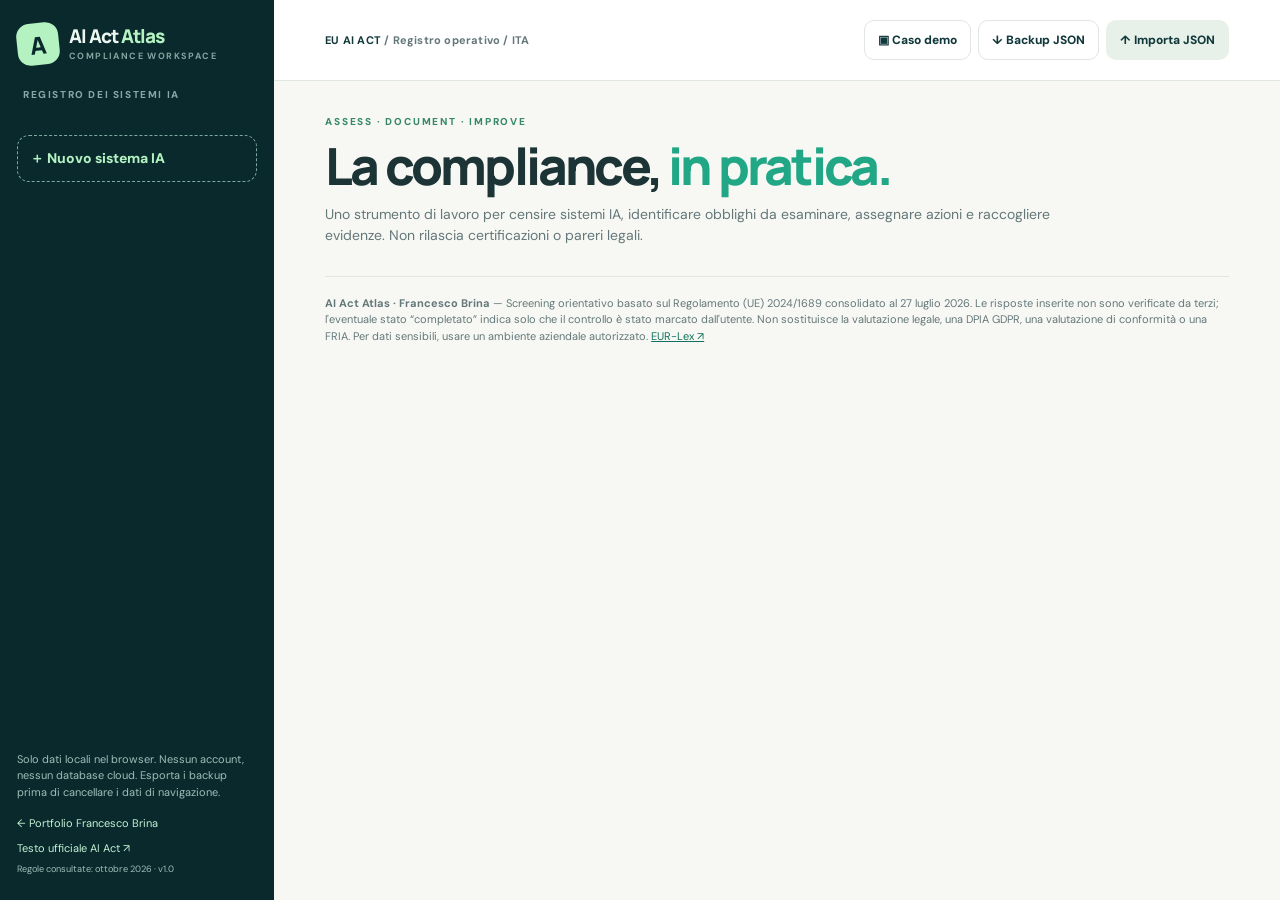
==== ai-act/index.html @ ffd7d3c1 "feat: launch AI Act Atlas practical compliance workspace with screening inventory evidence registry " ====
<!doctype html>
<html lang="it">
<head>
<meta charset="utf-8"><meta name="viewport" content="width=device-width,initial-scale=1"><meta name="theme-color" content="#0e3134">
<meta name="description" content="AI Act Atlas: registro operativo dei sistemi AI, screening normativo, checklist basate sul Regolamento UE 2024/1689, evidenze e report locali.">
<title>AI Act Atlas — Compliance workspace | Francesco Brina</title>
<link rel="icon" href="favicon.svg" type="image/svg+xml">
<link rel="preconnect" href="https://fonts.googleapis.com"><link rel="preconnect" href="https://fonts.gstatic.com" crossorigin>
<link href="https://fonts.googleapis.com/css2?family=DM+Sans:wght@400;500;600;700;800&family=Manrope:wght@400;500;600;700;800&display=swap" rel="stylesheet">
<style>
:root{--forest:#11383b;--forest2:#0a292d;--mint:#b4f3c1;--orange:#fb8062;--cream:#f7f8f3;--white:#fff;--ink:#1d3437;--soft:#64777a;--line:#e0e6e0;--warn:#f5bc65;--red:#af473a;--radius:17px}
*{box-sizing:border-box}html{scroll-behavior:smooth}body{margin:0;background:var(--cream);color:var(--ink);font:14px/1.5 'DM Sans',sans-serif}button,input,select,textarea{font:inherit}button{cursor:pointer}a{color:inherit}button:focus-visible,input:focus-visible,select:focus-visible,textarea:focus-visible,a:focus-visible{outline:3px solid var(--orange);outline-offset:2px}h1,h2,h3,p{margin-top:0}h1,h2,h3{font-family:Manrope,sans-serif;letter-spacing:-.05em}.shell{display:grid;grid-template-columns:274px minmax(0,1fr);min-height:100vh}.rail{background:var(--forest2);color:#ecf6f0;padding:23px 17px;display:flex;flex-direction:column;gap:22px;position:sticky;top:0;height:100vh;overflow-y:auto}.rail-head{display:flex;align-items:center;gap:10px;text-decoration:none}.logo{height:42px;width:42px;display:grid;place-items:center;border-radius:13px;background:var(--mint);color:var(--forest2);font:800 24px Manrope,sans-serif;transform:rotate(-6deg)}.brand{font:800 19px Manrope,sans-serif;letter-spacing:-1px;line-height:1.1}.brand span{color:var(--mint)}.brand small{display:block;color:#83a5a2;letter-spacing:1.4px;font:700 9px 'DM Sans',sans-serif;text-transform:uppercase;margin-top:4px}.rail-label{font-size:10px;letter-spacing:1.6px;font-weight:800;color:#88a6a5;text-transform:uppercase;margin:0 6px 11px}.system-list{display:flex;flex-direction:column;gap:6px}.system-btn{display:block;border:1px solid transparent;text-align:left;background:transparent;color:#cad9d5;width:100%;padding:12px;border-radius:12px}.system-btn strong{display:block;font-weight:700;white-space:nowrap;overflow:hidden;text-overflow:ellipsis}.system-btn span{font-size:11px;opacity:.72}.system-btn.selected{background:#ffffff16;border-color:#9bf8cd45;color:#fff}.system-btn:hover{background:#ffffff10}.add{border:1px dashed #7ea8a0;background:transparent;color:var(--mint);border-radius:12px;padding:12px;width:100%;font-weight:800;text-align:left}.add:hover{background:#ffffff12}.rail-bottom{margin-top:auto;font-size:11px;color:#9fbdb7}.rail-bottom a{color:#c4f3d4;display:inline-block;margin:4px 0;text-decoration:none}.rail-bottom p{font-size:11px}.main{min-width:0}.top{padding:20px clamp(20px,4vw,53px);border-bottom:1px solid var(--line);background:#fff;display:flex;justify-content:space-between;align-items:center;gap:10px;flex-wrap:wrap}.top-left{font-size:11px;color:var(--soft);font-weight:700;letter-spacing:.2px}.top-left b{color:var(--forest)}.top-actions{display:flex;gap:7px;flex-wrap:wrap}.btn{border:1px solid transparent;border-radius:10px;padding:10px 13px;font-weight:800;font-size:12px;display:inline-flex;align-items:center;gap:7px;justify-content:center;text-decoration:none;white-space:nowrap}.btn.primary{background:var(--forest);color:#fff}.btn.pale{background:#e7f1e9;color:var(--forest)}.btn.outline{border-color:var(--line);background:#fff;color:var(--forest)}.btn.danger{background:#fff0eb;color:#aa4634}.btn:disabled{opacity:.55;cursor:not-allowed}.content{padding:33px clamp(20px,4vw,53px) 70px;max-width:1440px;margin:auto}.micro{font-size:10px;font-weight:800;letter-spacing:1.8px;text-transform:uppercase;color:#37876c;margin-bottom:10px}.head{display:flex;align-items:end;justify-content:space-between;gap:16px;flex-wrap:wrap;margin-bottom:22px}.head h1{font:800 clamp(32px,4vw,55px)/1.03 Manrope,sans-serif;margin:0;letter-spacing:-2.8px}.lead{font-size:14px;color:var(--soft);max-width:780px;margin:12px 0 0}.head-actions{display:flex;gap:7px;flex-wrap:wrap}.hero-card{background:var(--forest);color:#fff;border-radius:22px;padding:26px;overflow:hidden;position:relative;margin-bottom:18px}.hero-card:before{content:'';position:absolute;right:-90px;top:-160px;width:350px;height:350px;border-radius:50%;border:75px solid #ffffff13}.hero-card h2{font:800 29px/1.1 Manrope,sans-serif;max-width:620px;margin-bottom:9px;position:relative}.hero-card p{position:relative;color:#d1e5e0;max-width:620px;margin:0}.hero-card .btn{margin-top:18px;position:relative;background:var(--mint);color:var(--forest2)}.cards{display:grid;grid-template-columns:repeat(4,minmax(0,1fr));gap:12px;margin-bottom:18px}.metric{background:#fff;border:1px solid var(--line);padding:17px;border-radius:15px}.metric label{display:block;color:var(--soft);font-size:11px;font-weight:700;margin-bottom:11px}.metric b{font:800 clamp(20px,2.6vw,31px)/1.1 Manrope,sans-serif;letter-spacing:-1.2px;display:block}.metric small{font-size:11px;color:var(--soft)}.grid{display:grid;grid-template-columns:minmax(0,1.2fr) minmax(290px,.8fr);gap:16px;align-items:start}.panel{background:white;border:1px solid var(--line);border-radius:18px;padding:23px;min-width:0;margin-bottom:16px}.panel h2{font-size:21px;margin-bottom:5px}.panel .subtitle{font-size:12px;color:var(--soft);margin-bottom:19px}.label{display:block;font-size:12px;font-weight:800;margin-bottom:5px}.field{margin-bottom:17px}.field input:not([type=checkbox]),.field select,.field textarea{width:100%;border:1px solid #d9e3dc;border-radius:10px;padding:11px 12px;background:#fff;color:var(--ink);min-height:43px}.field textarea{min-height:84px;resize:vertical}.field small{font-size:11px;color:var(--soft)}.form-grid{display:grid;grid-template-columns:repeat(2,minmax(0,1fr));gap:0 16px}.span2{grid-column:1/-1}.toggle-box{display:flex;gap:10px;align-items:start;padding:11px 0;border-bottom:1px solid #eff2ed}.toggle-box input{accent-color:#127862;width:18px;height:18px;flex:none}.toggle-box b{display:block;font-size:12px}.toggle-box span{font-size:11px;color:var(--soft);display:block}.tabs{display:flex;gap:7px;border-bottom:1px solid var(--line);margin-bottom:23px;overflow:auto}.tab{background:none;border:0;border-bottom:3px solid transparent;padding:12px 13px;white-space:nowrap;font-weight:800;color:#698080}.tab.current{color:var(--forest);border-bottom-color:#28a080}.warn{background:#fff7e9;border:1px solid #edd4a6;border-radius:12px;padding:12px 14px;font-size:12px;color:#80602e;margin:13px 0}.danger-callout{background:#fff0eb;border-color:#efb6ab;color:#963c2f}.ok-callout{background:#e8f8ee;border-color:#b2dec7;color:#206d53}.result-title{font:800 23px Manrope,sans-serif;line-height:1.12;margin:8px 0}.class-badge{display:inline-flex;background:#def5e7;border-radius:99px;color:#167354;padding:7px 11px;font-size:11px;font-weight:800}.class-badge.warn{background:#fff0d5;color:#95611f;margin:0;border:0}.class-badge.danger{background:#fff0eb;color:#a04333}.callout-title{font:800 16px Manrope,sans-serif}.list-points{padding-left:19px;font-size:12px;color:#44595b}.list-points li{margin:7px 0}.source-link{font-size:11px;color:#116b5e;text-decoration:underline;text-underline-offset:2px}.sectionline{display:flex;justify-content:space-between;gap:12px;align-items:center;flex-wrap:wrap;margin-bottom:12px}.progress{height:9px;border-radius:20px;background:#e9efec;overflow:hidden;margin:11px 0}.progress >div{height:100%;background:#2dba90;transition:width .15s}.control{border:1px solid #e2e9e4;border-radius:13px;padding:16px;margin-bottom:10px}.control-top{display:flex;justify-content:space-between;align-items:start;gap:12px}.control h3{font-size:16px;margin:0 0 5px;letter-spacing:-.5px}.control p{font-size:12px;color:#69797c;line-height:1.5;margin:0 0 7px}.pill{border-radius:99px;background:#eef2ed;color:#49615c;padding:5px 9px;font-size:10px;font-weight:800;display:inline-block}.pill.hot{background:#ffecdf;color:#b15538}.control .meta{font-size:11px;color:#6f7e81;margin-top:8px}.control-details{display:grid;grid-template-columns:repeat(2,minmax(0,1fr));gap:12px;margin-top:16px}.control-details .field{margin:0}.control-details .span2{grid-column:1/-1}.control-details select{border:1px solid #d6dfda;border-radius:8px;background:#fff;padding:9px;width:100%}.control-details input,.control-details textarea{min-height:39px;font-size:12px!important}.empty{border:2px dashed #d7e5db;border-radius:18px;padding:35px;text-align:center;color:var(--soft)}.empty b{font:800 23px Manrope,sans-serif;color:var(--forest);display:block;margin-bottom:8px}.empty .btn{margin:10px 3px}.source-list a{display:block;padding:9px 0;border-bottom:1px solid var(--line);font-size:12px;color:#0e7567}.hint{font-size:11px;color:var(--soft)}.table{width:100%;border-collapse:collapse;font-size:12px}.table th,.table td{border-bottom:1px solid #e9eee9;padding:10px 7px;text-align:left;vertical-align:top}.table th{font-size:10px;text-transform:uppercase;letter-spacing:.4px;color:#748785}.todo-item{display:flex;align-items:start;justify-content:space-between;gap:12px;padding:12px 0;border-bottom:1px solid var(--line)}.todo-item b{font-size:13px}.todo-item small{display:block;color:var(--soft);font-size:11px}.tag{display:inline-block;font-size:10px;background:#f0eee8;padding:5px 7px;border-radius:7px;color:#645c53;font-weight:800}.nojs{border:1px solid red;padding:15px}.footer{margin-top:30px;font-size:11px;color:var(--soft);border-top:1px solid var(--line);padding-top:18px}.footer a{color:#10715e}.notice{font-size:11px;padding:10px 12px;background:#f0f2e9;border-radius:9px;color:#5b6864;margin-top:10px}
@media(max-width:1140px){.cards{grid-template-columns:repeat(2,1fr)}.grid{grid-template-columns:1fr}}@media(max-width:840px){.shell{grid-template-columns:1fr}.rail{height:auto;position:relative;padding:13px 16px;gap:12px}.rail-head{justify-content:flex-start}.rail-label,.rail-bottom{display:none}.rail .system-list{display:flex;flex-direction:row;overflow:auto;padding-bottom:4px}.system-btn{flex:0 0 170px}.add{width:auto;align-self:flex-start}.top{padding:14px 20px}.content{padding:26px 20px 50px}.head h1{letter-spacing:-1.6px}.hero-card{padding:20px}.hero-card h2{font-size:24px}}@media(max-width:550px){.cards{grid-template-columns:repeat(2,1fr);gap:7px}.metric{padding:13px}.metric b{font-size:22px}.form-grid,.control-details{grid-template-columns:1fr}.span2,.control-details .span2{grid-column:auto}.panel{padding:16px}.head h1{font-size:32px}.top-actions{width:100%}.top-actions .btn{flex:1}.control-top{display:block}.control-top .pill{margin-top:7px}.tabs{gap:1px}.tab{padding:11px 9px;font-size:12px}}
@media print{body{background:#fff}.rail,.top,.tabs,.head-actions,.footer,.no-print{display:none!important}.shell{display:block}.content{padding:0}.panel{break-inside:avoid;box-shadow:none}.control{break-inside:avoid}}
</style>
</head>
<body>
<noscript><div class="nojs">Questa applicazione richiede JavaScript per funzionare.</div></noscript>
<div class="shell">
<aside class="rail">
<a class="rail-head" href="../"><span class="logo">A</span><span class="brand">AI Act <span>Atlas</span><small>compliance workspace</small></span></a>
<div><div class="rail-label">Registro dei sistemi IA</div><nav id="systems" class="system-list" aria-label="Progetti IA"></nav></div>
<button id="add" class="add">＋ Nuovo sistema IA</button>
<div class="rail-bottom"><p>Solo dati locali nel browser. Nessun account, nessun database cloud. Esporta i backup prima di cancellare i dati di navigazione.</p><a href="../">← Portfolio Francesco Brina</a><div><a href="https://ai-act-service-desk.ec.europa.eu/en/ai-act" target="_blank" rel="noopener noreferrer">Testo ufficiale AI Act ↗</a></div><small>Regole consultate: ottobre 2026 · v1.0</small></div>
</aside>
<div class="main">
<header class="top"><div class="top-left"><b>EU AI ACT</b> <span> / </span> Registro operativo <span> / </span> ITA</div><div class="top-actions"><button id="demo" class="btn outline">▣ Caso demo</button><button id="exportAll" class="btn outline">↓ Backup JSON</button><button id="importBtn" class="btn pale">↑ Importa JSON</button><input id="importFile" type="file" accept="application/json,.json" hidden></div></header>
<main class="content">
<div class="head"><div><div class="micro">ASSESS · DOCUMENT · IMPROVE</div><h1>La compliance, <span style="color:#22a786">in pratica.</span></h1><p class="lead">Uno strumento di lavoro per censire sistemi IA, identificare obblighi da esaminare, assegnare azioni e raccogliere evidenze. Non rilascia certificazioni o pareri legali.</p></div><div class="head-actions" id="headActions"></div></div>
<div id="app" role="region" aria-label="Area di lavoro"></div>
<footer class="footer"><strong>AI Act Atlas · Francesco Brina</strong> — Screening orientativo basato sul Regolamento (UE) 2024/1689 consolidato al 27 luglio 2026. Le risposte inserite non sono verificate da terzi; l'eventuale stato “completato” indica solo che il controllo è stato marcato dall'utente. Non sostituisce la valutazione legale, una DPIA GDPR, una valutazione di conformità o una FRIA. Per dati sensibili, usare un ambiente aziendale autorizzato. <a href="https://eur-lex.europa.eu/eli/reg/2024/1689/2026-07-27/eng" target="_blank" rel="noopener noreferrer">EUR-Lex ↗</a></footer>
</main></div></div>
<script>
(function(){
'use strict';
const STORAGE='atlas-ai-act-workspace-v1',VERSION=1,$=id=>document.getElementById(id),qs=(s,root=document)=>root.querySelector(s);
const refs={
 act:'https://eur-lex.europa.eu/eli/reg/2024/1689/2026-07-27/eng',
 timeline:'https://ai-act-service-desk.ec.europa.eu/en/ai-act/eu-ai-act-implementation-timeline',
 art4:'https://ai-act-service-desk.ec.europa.eu/en/ai-act/article-4',
 art5:'https://ai-act-service-desk.ec.europa.eu/en/ai-act/article-5',
 art6:'https://ai-act-service-desk.ec.europa.eu/en/ai-act/article-6',
 art9:'https://ai-act-service-desk.ec.europa.eu/en/ai-act/article-9',
 art10:'https://ai-act-service-desk.ec.europa.eu/en/ai-act/article-10',
 art11:'https://ai-act-service-desk.ec.europa.eu/en/ai-act/article-11',
 art12:'https://ai-act-service-desk.ec.europa.eu/en/ai-act/article-12',
 art13:'https://ai-act-service-desk.ec.europa.eu/en/ai-act/article-13',
 art14:'https://ai-act-service-desk.ec.europa.eu/en/ai-act/article-14',
 art15:'https://ai-act-service-desk.ec.europa.eu/en/ai-act/article-15',
 art16:'https://ai-act-service-desk.ec.europa.eu/en/ai-act/article-16',
 art17:'https://ai-act-service-desk.ec.europa.eu/en/ai-act/article-17',
 art26:'https://ai-act-service-desk.ec.europa.eu/en/ai-act/article-26',
 art27:'https://ai-act-service-desk.ec.europa.eu/en/ai-act/article-27',
 art49:'https://ai-act-service-desk.ec.europa.eu/en/ai-act/article-49',
 art50:'https://ai-act-service-desk.ec.europa.eu/en/ai-act/article-50',
 art53:'https://ai-act-service-desk.ec.europa.eu/en/ai-act/article-53',
 gdpr:'https://eur-lex.europa.eu/eli/reg/2016/679/oj/eng',
 annex:'https://ai-act-service-desk.ec.europa.eu/en/ai-act/annex-iii'
};
const areas=[
['unknown','Da valutare / non determinato'],
['none','Nessun ambito dell’Allegato III identificato'],
['biometric','Biometria — Allegato III, punto 1'],
['infrastructure','Infrastrutture critiche — punto 2'],
['education','Istruzione e formazione — punto 3'],
['employment','Lavoro, assunzioni e personale — punto 4'],
['services','Servizi essenziali pubblici e privati — punto 5'],
['law','Attività di contrasto — punto 6'],
['migration','Migrazione, asilo, frontiere — punto 7'],
['justice','Giustizia e processi democratici — punto 8']
];
const bans=[
['manipulation','Manipolazione subliminale, ingannevole o significativamente dannosa'],
['exploitation','Sfruttamento dannoso di vulnerabilità (età, disabilità, condizioni sociali/economiche)'],
['social','Social scoring vietato nei termini dell’articolo 5'],
['crime','Previsione del rischio di reati fondata esclusivamente su profilazione/caratteristiche personali'],
['scraping','Creazione di banche facciali con scraping indiscriminato'],
['emotion','Riconoscimento delle emozioni in ambito lavoro/scuola, salvo eccezioni'],
['sensitive','Categorizzazione biometrica per dedurre attributi sensibili vietati'],
['realtime','Identificazione biometrica remota in tempo reale in spazi pubblici per law enforcement'],
['intimate','Deepfake intimi non consensuali (divieto dal 02/12/2026)'],
['csam','Creazione o manipolazione di materiale di abuso sessuale su minori (divieto dal 02/12/2026)']
];
const today=()=>new Date().toISOString().slice(0,10);
function id(){return 'sys-'+Date.now().toString(36)+'-'+Math.random().toString(36).slice(2,7)}
function safe(s){return String(s??'').replace(/[&<>"']/g,ch=>({'&':'&amp;','<':'&lt;','>':'&gt;','"':'&quot;':'&quot;',"'":'&#39;'}[ch]))}
function blank(demo){const s={id:id(),name:demo?'Assistente HR (caso dimostrativo)':'',company:demo?'Impresa esempio — DATI FITTIZI':'',purpose:demo?'Preselezione automatizzata di candidature per posizioni lavorative.':'',owner:'',role:'deployer',region:'yes',annex:demo?'employment':'unknown',product:'unknown',profiling:demo?'yes':'unknown',exception:'unknown',bans:[],chat:demo?'yes':'unknown',synthetic:'unknown',deepfake:'unknown',emotionBio:'unknown',personal:demo?'yes':'unknown',gpai:'unknown',publicBody:'unknown',placed:'',notes:'',controls:{},created:today(),modified:today(),demo:!!demo};return s}
let store={version:VERSION,systems:[],selected:null},tab='overview';
try{let parsed=JSON.parse(localStorage.getItem(STORAGE));if(parsed&&parsed.version===VERSION&&Array.isArray(parsed.systems))store=parsed}catch(e){console.warn('Impossibile leggere dati precedenti')}
function persist(){try{localStorage.setItem(STORAGE,JSON.stringify(store))}catch(e){alert('Memoria del browser piena o non disponibile. Scarica un backup JSON: i nuovi dati potrebbero non essere salvati.')} }
function active(){return store.systems.find(x=>x.id===store.selected)||null}
function nav(){const n=$('systems');n.innerHTML='';store.systems.forEach(s=>{const b=document.createElement('button');b.type='button';b.className='system-btn'+(store.selected===s.id?' selected':'');b.dataset.select=s.id;b.innerHTML='<strong>'+safe(s.name||'Sistema senza nome')+'</strong><span>'+safe(s.company||'Organizzazione non indicata')+(s.demo?' · DEMO':'')+'</span>';n.append(b)})}
function option(items,value){return items.map(x=>'<option value="'+safe(x[0])+'"'+(x[0]===value?' selected':'')+'>'+safe(x[1])+'</option>').join('')}
const yesno=[['unknown','Da determinare'],['yes','Sì'],['no','No']];
const roleOptions=[['provider','Fornitore (provider)'],['deployer','Utilizzatore (deployer)'],['both','Fornitore e utilizzatore'],['other','Altro ruolo / da verificare']];
function field(label,key,opts,help){const v=active()[key]||'unknown';return '<div class="field"><label class="label" for="f-'+key+'">'+label+'</label><select data-field="'+key+'" id="f-'+key+'">'+option(opts,v)+'</select>'+(help?'<small>'+help+'</small>':'')+'</div>'}
function textField(label,key,placeholder,multi){return '<div class="field '+(multi?'span2':'')+'"><label class="label" for="f-'+key+'">'+label+'</label>'+(multi?'<textarea maxlength="3000" data-field="'+key+'" id="f-'+key+'" placeholder="'+safe(placeholder)+'">'+safe(active()[key]||'')+'</textarea>':'<input type="text" maxlength="240" data-field="'+key+'" id="f-'+key+'" value="'+safe(active()[key]||'')+'" placeholder="'+safe(placeholder)+'">')+'</div>'}
function screen(s){const ban=(s.bans||[]).length>0,annex=s.annex!=='none'&&s.annex!=='unknown',product=s.product==='yes',undecided=s.annex==='unknown'||s.product==='unknown'||s.region==='unknown'||s.role==='other';
let label,kind,details=[];
if(s.region==='no'){label='Ambito territoriale da verificare';kind='warn';details.push('Il regolamento può applicarsi anche a operatori stabiliti fuori UE in determinate circostanze: verificare l’articolo 2.')}
else if(ban){label='POSSIBILE PRATICA VIETATA — verifica urgente';kind='danger';details.push('Hai selezionato uno o più indicatori riconducibili all’articolo 5. Alcuni divieti hanno condizioni, eccezioni e decorrenze specifiche: sospendere ogni decisione di conformità senza revisione competente.')}
else if(annex||product){label='POTENZIALMENTE AD ALTO RISCHIO';kind='warn';details.push('L’uso dichiarato ricade in una categoria da esaminare ai sensi dell’articolo 6 e dell’Allegato III o nelle condizioni dell’Allegato I. Non è una determinazione legale definitiva.');if(annex){details.push('Le eccezioni dell’articolo 6(3) richiedono valutazione documentata; se il sistema effettua profilazione di persone fisiche, l’esclusione dell’articolo 6(3) non opera.')}if(product)details.push('Per l’Allegato I verificare sia il ruolo di componente di sicurezza/prodotto sia l’obbligo di valutazione di conformità di terza parte.')}
else if(undecided){label='CLASSIFICAZIONE NON COMPLETA';kind='warn';details.push('Mancano risposte necessarie per escludere gli ambiti regolati. Completare il censimento e documentare le scelte.')}
else{label='Nessun trigger di alto rischio identificato';kind='ok';details.push('Lo screening non ha evidenziato indicatori di divieto, Allegato I o Allegato III; possono restare obblighi di trasparenza, governance, privacy e normative settoriali.')}
if(s.profiling==='yes'&&annex)details.push('Profilazione nell’ambito dell’Allegato III: prestare particolare attenzione all’articolo 6(3).');
return {label,kind,details,ban,high:annex||product,annex,product,undecided}}
function rule(id,title,why,article,url,date,stage){return {id,title,why,article,url,date,stage}}
function rules(s){const a=[],screening=screen(s),isProvider=['provider','both'].includes(s.role),isDeployer=['deployer','both'].includes(s.role),high=screening.high;
a.push(rule('inventory','Scheda e finalità del sistema','Identificare processo, finalità, responsabile, versione e categorie di soggetti impattati.','Art. 2, 3, 6',refs.art6,'Adesso','Base'));
a.push(rule('scope','Verifica ambito UE e ruoli','Motivare l’ambito territoriale e distinguere fornitore, deployer e altri operatori.','Art. 2, 3',refs.act,'Adesso','Base'));
a.push(rule('literacy','Competenze e alfabetizzazione IA','Documentare misure adeguate al contesto per il personale e gli operatori che utilizzano l’IA.','Art. 4',refs.art4,'Dal 02/02/2025','Governance'));
a.push(rule('prohibitions','Verifica delle pratiche vietate','Raccogliere evidenze su caratteristiche, destinatari, finalità e possibili condizioni o eccezioni.','Art. 5',refs.art5,'Dal 02/02/2025 (ulteriori divieti dal 02/12/2026)','Priorità'));
a.push(rule('riskclass','Motivazione della classificazione','Mappare Allegato III, Allegato I e le eventuali esclusioni giustificate; non affidarsi al solo questionario.','Art. 6',refs.art6,'Da documentare','Priorità'));
a.push(rule('supplier','Contratti e responsabilità nella filiera','Identificare fornitori del modello/sistema, istruzioni d’uso, accordi e responsabilità contrattuali.','Art. 25-26',refs.art26,'Da documentare','Governance'));
if(s.personal!=='no')a.push(rule('gdpr','GDPR: base giuridica, dati e DPIA','Verificare trattamento, minimizzazione, destinatari, conservazione, diritti e, se richiesta, DPIA.','GDPR Art. 5, 6, 35',refs.gdpr,'Già applicabile','Privacy'));
if(s.chat!=='no')a.push(rule('chat','Informativa sulle interazioni con IA','Valutare e applicare l’obbligo di informare l’utente che interagisce con un sistema IA, ove previsto.','Art. 50(1)',refs.art50,'Dal 02/08/2026','Trasparenza'));
if(s.synthetic!=='no'&&isProvider)a.push(rule('synthetic','Marcatura dei contenuti sintetici','Verificare obbligo di output rilevabili e leggibili da macchina, nei limiti previsti dalla norma.','Art. 50(2)',refs.art50,'Dal 02/08/2026; transizione per alcuni sistemi fino 02/12/2026','Trasparenza'));
if(s.deepfake!=='no'&&isDeployer)a.push(rule('deepfake','Disclosure di deepfake e contenuti manipolati','Informare che il contenuto è artificiale o manipolato, fatte salve le eccezioni applicabili.','Art. 50(4)',refs.art50,'Dal 02/08/2026','Trasparenza'));
if(s.emotionBio!=='no'&&isDeployer)a.push(rule('emotionBio','Informazione per riconoscimento emozioni o categorizzazione biometrica','Valutare obblighi di informazione e l’eventuale divieto nel concreto caso d’uso.','Art. 50(3), 5',refs.art50,'Dal 02/08/2026','Trasparenza'));
if(s.gpai==='yes'&&isProvider)a.push(rule('gpai','Provider di modello GPAI: documentazione, copyright e informazioni','Verificare specificamente gli obblighi GPAI: questo controllo non copre il regime dei modelli con rischio sistemico.','Art. 53 e 55',refs.art53,'Dal 02/08/2025 (con transizioni)','GPAI'));
if(s.gpai!=='no'&&isDeployer)a.push(rule('gpai-use','Due diligence sul modello GPAI sottostante','Registrare modello impiegato, versione, condizioni d’uso, dati trasferiti e documentazione disponibile.','Art. 25-26',refs.art26,'Da documentare','GPAI'));
if(high){a.push(rule('high-scope','Accertamento alto rischio e regime transitorio','Accertare la classificazione prima della messa in servizio e la data applicabile al caso specifico.','Art. 6, 111, 113',refs.art6,screening.product?'Allegato I: dal 02/08/2028':'Allegato III: dal 02/12/2027','Alto rischio'));
if(isProvider){[
['risk','Sistema di gestione dei rischi','Documentare rischi, misure, test e monitoraggio continuo.','Art. 9',refs.art9],
['data','Data governance e valutazione bias','Documentare origine, qualità, pertinenza e rischi dei dati dove applicabile.','Art. 10',refs.art10],
['technical','Documentazione tecnica','Predisporre il fascicolo tecnico e tenere traccia delle versioni.','Art. 11 / Allegato IV',refs.art11],
['logging','Logging e tracciabilità','Prevedere log appropriati e protezione delle registrazioni.','Art. 12',refs.art12],
['instructions','Istruzioni e trasparenza per deployer','Consegnare informazioni, limiti d’uso, prestazioni, manutenzione e rischi.','Art. 13',refs.art13],
['oversight','Supervisione umana','Progettare controlli e possibilità di intervento umano effettivo.','Art. 14',refs.art14],
['robust','Accuratezza, robustezza e cyber','Verificare prestazioni, test di sicurezza e resilienza.','Art. 15',refs.art15],
['qms','Sistema qualità e verifiche di conformità','Definire QMS, responsabilità, conformità e, ove pertinente, marcatura/registrazione.','Art. 16-17, 43-49',refs.art16]
].forEach(q=>a.push(rule(q[0],q[1],q[2],q[3],q[4],screening.product?'Regime alto rischio: dal 02/08/2028':'Regime alto rischio: dal 02/12/2027','Alto rischio')))}
if(isDeployer){a.push(rule('deployment','Controlli del deployer di sistemi ad alto rischio','Istruzioni, sorveglianza umana, dati di input pertinenti e controlli di funzionamento.','Art. 26',refs.art26,screening.product?'Regime alto rischio: dal 02/08/2028':'Regime alto rischio: dal 02/12/2027','Alto rischio'));a.push(rule('fria','Verificare obbligo di FRIA','La valutazione d’impatto sui diritti fondamentali è richiesta solo per specifici deployer e sistemi: accertare condizioni ed esenzioni dell’articolo 27.','Art. 27',refs.art27,screening.product?'Da verificare rispetto al regime applicabile':'Da verificare entro 02/12/2027','Alto rischio'));a.push(rule('highregister','Verificare eventuale registrazione nel database UE','Distinguere obblighi del provider e del deployer, settori e deroghe.','Art. 49',refs.art49,'Quando applicabile','Alto rischio'))}}
return a}
function states(s){const rr=rules(s),counts={done:0,na:0,working:0,todo:0};rr.forEach(x=>{let st=s.controls?.[x.id]?.status||'todo';if(st in counts)counts[st]++;else counts.todo++});return {counts,total:rr.length,coverage:rr.length?Math.round(100*(counts.done+counts.na)/rr.length):0,rr}}
function intro(){if(!store.systems.length){$('headActions').innerHTML='';$('app').innerHTML='<div class="hero-card"><div class="micro" style="color:#b4f3c1">EU REGULATION · APPLICABLE RULES</div><h2>Un registro che diventa un piano di lavoro, non un test a punti.</h2><p>Inquadra i sistemi IA, assegna responsabilità e documenta lo stato dei controlli con evidenze esportabili.</p><button data-action="new" class="btn">＋ Crea il primo sistema</button></div><div class="empty"><b>Nessun sistema registrato</b>Comincia con un caso reale oppure carica il caso dimostrativo, sempre etichettato come dati fittizi.<div><button class="btn primary" data-action="new">Nuovo sistema</button><button class="btn outline" data-action="demo">Apri una demo</button></div></div><div class="panel" style="margin-top:17px"><h2>Principali scadenze</h2><p class="subtitle">Timeline di applicazione per le disposizioni principali, non sostituisce le eccezioni o i regimi transitori.</p>'+timeline()+'</div>';return}
const s=active()||store.systems[0];if(!store.selected)store.selected=s.id;const k=screen(s),t=states(s),flag=s.demo?'<span class="pill hot">DATI DIMOSTRATIVI</span>':'';$('headActions').innerHTML='<button class="btn outline" data-action="duplicate">⧉ Duplica</button><button class="btn danger" data-action="remove">Elimina</button>';
$('app').innerHTML='<div class="hero-card"><div class="micro" style="color:#b4f3c1">SISTEMA SELEZIONATO '+flag+'</div><h2>'+safe(s.name||'Sistema senza nome')+'</h2><p>'+safe(s.company||'Organizzazione non definita')+' · '+safe(s.purpose||'Finalità da inserire')+'</p></div>'+
'<div class="cards"><div class="metric"><label>Screening iniziale</label><b style="font-size:16px">'+safe(k.ban?'Revisione urgente':k.high?'Alto rischio?':k.undecided?'Incompleto':'Da confermare')+'</b><small>Non è un verdetto legale</small></div><div class="metric"><label>Controlli identificati</label><b>'+t.total+'</b><small>Basati sulle risposte</small></div><div class="metric"><label>Copertura documentata</label><b>'+t.coverage+'%</b><small>Completati + non applicabili motivati</small></div><div class="metric"><label>Azioni ancora aperte</label><b>'+(t.counts.todo+t.counts.working)+'</b><small>Da fare o in corso</small></div></div>'+
'<div class="tabs" role="tablist" aria-label="Sezioni"><button role="tab" class="tab '+(tab==='overview'?'current':'')+'" data-tab="overview">Panoramica</button><button role="tab" class="tab '+(tab==='profile'?'current':'')+'" data-tab="profile">Profilo e screening</button><button role="tab" class="tab '+(tab==='checklist'?'current':'')+'" data-tab="checklist">Controlli ed evidenze</button><button role="tab" class="tab '+(tab==='report'?'current':'')+'" data-tab="report">Report ed export</button></div><div id="tabpane">'+(tab==='profile'?profile():tab==='checklist'?checklist():tab==='report'?report():overview())+'</div>'}
function timeline(){return '<table class="table"><thead><tr><th>Data</th><th>Ambito</th></tr></thead><tbody>'+
[['02/02/2025','Divieti principali e misure di alfabetizzazione IA'],['02/08/2025','Regole per fornitori di modelli GPAI (con disposizioni transitorie)'],['02/08/2026','Art. 50 trasparenza e avvio di diverse attività di enforcement'],['02/12/2026','Ulteriori divieti specifici e transizioni su marcatura sintetica'],['02/12/2027','Sistemi ad alto rischio Allegato III'],['02/08/2028','Sistemi ad alto rischio legati a prodotti Allegato I']].map(x=>'<tr><td><b>'+x[0]+'</b></td><td>'+x[1]+'</td></tr>').join('')+'</tbody></table><a class="source-link" target="_blank" rel="noopener noreferrer" href="'+refs.timeline+'">Cronologia ufficiale Commissione europea ↗</a>'}
function overview(){const s=active(),k=screen(s),t=states(s);const pending=t.rr.filter(x=>!['done','na'].includes(s.controls?.[x.id]?.status||'todo'));return '<div class="grid"><div><div class="panel"><div class="micro">CLASSIFICATION TRIAGE</div><h2>Valutazione preliminare</h2><p class="subtitle">La classificazione normativa effettiva dipende dalle caratteristiche concrete e dalle eccezioni previste.</p><span class="class-badge '+(k.kind==='danger'?'danger':k.kind==='warn'?'warn':'')+'">'+(k.kind==='danger'?'! VERIFICA PRIORITARIA':k.kind==='warn'?'ATTENZIONE':'ESITO PRELIMINARE')+'</span><div class="result-title">'+safe(k.label)+'</div><ul class="list-points">'+k.details.map(x=>'<li>'+safe(x)+'</li>').join('')+'</ul><div class="warn '+(k.kind==='danger'?'danger-callout':k.kind==='ok'?'ok-callout':'')+'">Se i campi contengono “Da determinare”, lo screening non può essere considerato concluso. Ogni esito richiede convalida e adeguate evidenze.</div><div class="sectionline"><a target="_blank" rel="noopener noreferrer" class="source-link" href="'+refs.art5+'">Art. 5 ↗</a><a target="_blank" rel="noopener noreferrer" class="source-link" href="'+refs.art6+'">Art. 6 ↗</a><button class="btn primary" data-tab="profile">Completa screening →</button></div></div><div class="panel"><div class="sectionline"><div><h2>Prossime azioni</h2><div class="subtitle">Estratte automaticamente dai controlli ancora aperti</div></div><button data-tab="checklist" class="btn outline">Tutti i controlli ↗</button></div>'+pending.slice(0,5).map(x=>'<div class="todo-item"><div><b>'+safe(x.title)+'</b><small>'+safe(x.article)+' · '+safe(x.date)+'</small></div><span class="tag">'+safe(x.stage)+'</span></div>').join('')+(pending.length>5?'<div class="hint" style="margin-top:10px">… e altri '+(pending.length-5)+' controlli aperti.</div>':'')+(pending.length?'':'<p>Nessun controllo aperto: verificare validità ed evidenze prima di dichiarare la conformità.</p>')+'</div></div><div><div class="panel"><h2>Avanzamento documentale</h2><p class="subtitle">Stato dichiarato dall’utilizzatore, non verifica di conformità.</p><div class="result-title">'+t.coverage+'% <span class="hint">copertura</span></div><div class="progress" role="progressbar" aria-valuenow="'+t.coverage+'" aria-valuemin="0" aria-valuemax="100"><div style="width:'+t.coverage+'%"></div></div><p class="hint">'+t.counts.done+' completati · '+t.counts.na+' non applicabili · '+t.counts.working+' in corso · '+t.counts.todo+' da fare</p></div><div class="panel"><h2>Scadenze e riferimenti</h2><p class="subtitle">Normativa consolidata al 27 luglio 2026</p>'+timeline()+'</div></div></div>'}
function profile(){const s=active();return '<div class="grid"><div><div class="panel"><div class="micro">01 / INVENTORY</div><h2>Identificazione del sistema</h2><p class="subtitle">Questi dati entreranno nel rapporto e consentono di associare le evidenze.</p><div class="form-grid">'+textField('Nome del sistema IA','name','Es. assistente documentale')+textField('Organizzazione','company','Ragione sociale o ente')+textField('Referente interno','owner','Responsabile del progetto')+textField('Data messa in servizio (facoltativa)','placed','AAAA-MM-GG')+textField('Finalità e decisioni supportate','purpose','A cosa serve? Chi subisce effetti e quali decisioni sono prese?',true)+textField('Osservazioni e limiti','notes','Dipendenze, rischi residui, informazioni mancanti…',true)+'</div></div><div class="panel"><div class="micro">02 / SCREENING</div><h2>Ruolo e classificazione</h2><p class="subtitle">Se non sei sicuro, mantieni “Da determinare”: equivale a una verifica ancora aperta.</p><div class="form-grid">'+field('Ruolo dell’organizzazione','role',roleOptions)+field('Applicabilità territoriale UE','region',yesno,'Il “No” non garantisce esclusione dall’art. 2.')+field('Ambito d’uso (Allegato III)','annex',areas)+field('Componente di sicurezza/prodotto soggetto a valutazione di terza parte (Allegato I)','product',yesno)+field('Profilazione di persone fisiche nell’ambito selezionato','profiling',yesno)+field('Eccezione art. 6(3) valutata e documentata','exception',yesno,'Non applicabile automaticamente; richiede motivazione specifica.')+'</div></div><div class="panel"><div class="micro">03 / SIGNALS</div><h2>Trasparenza, dati e filiera</h2><div class="form-grid">'+field('Interazione diretta di persone con IA','chat',yesno)+field('Il sistema genera contenuti sintetici','synthetic',yesno)+field('Diffusione di deepfake o contenuti manipolati','deepfake',yesno)+field('Riconoscimento emozioni / categorizzazione biometrica','emotionBio',yesno)+field('Trattamento di dati personali','personal',yesno)+field('Fornitura o impiego di modelli GPAI','gpai',yesno)+field('Autorità pubblica / erogatore di servizi pubblici','publicBody',yesno)+'</div></div><div class="panel"><div class="micro">04 / PROHIBITIONS</div><h2>Indicatori di pratiche vietate</h2><p class="subtitle">Seleziona gli indicatori presenti o plausibili. Non equivale automaticamente ad accertare un illecito; ogni divieto ha condizioni ed eccezioni.</p>'+bans.map(x=>'<label class="toggle-box"><input type="checkbox" data-ban="'+safe(x[0])+'" '+((s.bans||[]).includes(x[0])?'checked':'')+'><span><b>'+safe(x[1])+'</b><span>Potenziale trigger art. 5 · richiede esame delle condizioni applicabili</span></span></label>').join('')+'<div class="notice">Se nessuna voce è selezionata, il sistema NON deduce che tutte le pratiche siano state escluse. Documentare la verifica nella checklist.</div></div></div><aside><div class="panel"><h2>Come usare lo screening</h2><p class="subtitle">Un percorso difendibile in sede di audit.</p><ol class="list-points"><li>Descrivi la finalità effettiva, non soltanto la tecnologia.</li><li>Identifica chi determina finalità e chi utilizza i risultati.</li><li>Valuta i singoli casi d’uso secondo il testo degli allegati.</li><li>Registra la motivazione delle esclusioni e chi le approva.</li><li>Collega evidenze, scadenze e responsabili ai controlli.</li></ol><a class="source-link" target="_blank" rel="noopener noreferrer" href="'+refs.art6+'">Norme di classificazione — art. 6 ↗</a></div><div class="panel"><h2>Le risposte sono salvate</h2><p class="subtitle">La scheda viene salvata automaticamente in questo browser. Esporta regolarmente un backup cifrato a tua cura, se serve protezione.</p><button data-action="exportAll" class="btn outline">↓ Esporta backup JSON</button></div></aside></div>'}
function checklist(){const s=active(),t=states(s);return '<div class="panel"><div class="sectionline"><div><div class="micro">CONTROL REGISTER</div><h2>'+t.total+' controlli tracciabili</h2><p class="subtitle">Stato, evidenza, responsabile e data obiettivo per ciascun controllo.</p></div><button data-action="csv" class="btn primary">↓ Esporta azioni CSV</button></div><div class="progress"><div style="width:'+t.coverage+'%"></div></div><p class="hint">'+t.counts.done+' completati · '+t.counts.na+' non applicabili · '+t.counts.working+' in corso · '+t.counts.todo+' da fare</p><div class="notice">Attenzione: “Non applicabile” richiede una motivazione scritta; nessuno stato equivale a certificazione di conformità.</div></div>'+
t.rr.map(r=>{const v=s.controls?.[r.id]||{},st=v.status||'todo';return '<div class="control"><div class="control-top"><div><h3>'+safe(r.title)+'</h3><p>'+safe(r.why)+'</p><a class="source-link" href="'+safe(r.url)+'" target="_blank" rel="noopener noreferrer">'+safe(r.article)+' ↗</a></div><span class="pill '+(r.stage==='Priorità'?'hot':'')+'">'+safe(r.stage)+'</span></div><div class="meta"><b>Orizzonte:</b> '+safe(r.date)+'</div><div class="control-details"><div class="field"><label class="label">Stato</label><select data-control="'+safe(r.id)+'" data-prop="status">'+option([['todo','Da fare'],['working','In corso'],['done','Completato (dichiarato)'],['na','Non applicabile (motivare)']],st)+'</select></div><div class="field"><label class="label">Owner del controllo</label><input type="text" maxlength="180" data-control="'+safe(r.id)+'" data-prop="owner" value="'+safe(v.owner||'')+'" placeholder="Nome / funzione"></div><div class="field"><label class="label">Scadenza interna</label><input type="date" data-control="'+safe(r.id)+'" data-prop="due" value="'+safe(v.due||'')+'"></div><div class="field"><label class="label">Riferimento evidenza (ID o URL)</label><input type="text" maxlength="500" data-control="'+safe(r.id)+'" data-prop="evidence" value="'+safe(v.evidence||'')+'" placeholder="Es. Policy-IA-03 / link repository"></div><div class="field span2"><label class="label">Motivazione / esito / azione correttiva</label><textarea maxlength="3000" data-control="'+safe(r.id)+'" data-prop="note" placeholder="Descrivi il controllo effettuato o cosa manca…">'+safe(v.note||'')+'</textarea></div></div></div>'}).join('')}
function report(){const s=active(),t=states(s),k=screen(s);return '<div class="grid"><div><div class="panel"><div class="micro">EXPORTABLE EVIDENCE</div><h2>Rapporto di screening e piano di azione</h2><p class="subtitle">I file esportati sono utilizzabili offline: nessuna trasmissione di dati della valutazione a server.</p><div class="result-title">'+safe(k.label)+'</div><div class="sectionline"><span class="pill">Copertura checklist '+t.coverage+'%</span><span class="pill">'+t.total+' controlli individuati</span></div><div class="warn">Il report è una fotografia delle informazioni fornite e non contiene una valutazione indipendente. Per una stampa PDF apri il report HTML e usa “Stampa / Salva PDF”.</div><button data-action="html" class="btn primary">↓ Report HTML / PDF</button> <button data-action="csv" class="btn outline">↓ Piano azioni CSV</button> <button data-action="exportAll" class="btn outline">↓ Backup JSON</button></div><div class="panel"><h2>Quali evidenze sono documentate?</h2><p class="subtitle">L'elenco è compilato dai riferimenti inseriti nel registro.</p>'+t.rr.filter(x=>s.controls?.[x.id]?.evidence).map(x=>'<div class="todo-item"><div><b>'+safe(x.title)+'</b><small>'+safe(s.controls[x.id].evidence)+'</small></div><span class="tag">'+safe(s.controls[x.id].status||'todo')+'</span></div>').join('')+(t.rr.some(x=>s.controls?.[x.id]?.evidence)?'':'<div class="empty">Non ci sono evidenze registrate: apri la checklist e associa gli identificativi dei documenti.</div>')+'</div></div><aside><div class="panel"><h2>Uso professionale</h2><p class="subtitle">Una base di raccolta e tracciabilità, non un'attestazione automatica.</p><ul class="list-points"><li>Report HTML completo stampabile in PDF.</li><li>CSV importabile in Excel per assegnare attività.</li><li>Backup JSON di tutti i sistemi con importazione.</li><li>Nessun dato aziendale inviato al gestore del sito.</li><li>Le evidenze sono riferimenti, non file caricati nel sito.</li></ul></div></aside></div>'}
function openTab(t){tab=t;intro();window.scrollTo({top:0,behavior:'smooth'})}
function add(demo){const s=blank(demo);store.systems.push(s);store.selected=s.id;tab=demo?'overview':'profile';persist();nav();intro()}
function changeField(target){const s=active();if(!s)return;if(target.dataset.field){const k=target.dataset.field;s[k]=target.value.slice(0,3000);s.modified=today();persist();if(k==='name'||k==='company')nav()}else if(target.dataset.ban){let arr=new Set(s.bans||[]);target.checked?arr.add(target.dataset.ban):arr.delete(target.dataset.ban);s.bans=[...arr];s.modified=today();persist()}else if(target.dataset.control){let k=target.dataset.control,prop=target.dataset.prop;s.controls??={};s.controls[k]??={};s.controls[k][prop]=target.value.slice(0,3000);s.controls[k].modified=today();s.modified=today();persist()}}
function file(name,mime,data){const blob=new Blob([data],{type:mime});const url=URL.createObjectURL(blob),a=document.createElement('a');a.href=url;a.download=name;a.hidden=true;document.body.append(a);a.click();a.remove();setTimeout(()=>URL.revokeObjectURL(url),1500)}
function slug(s){return String(s||'sistema-ia').normalize('NFD').replace(/[\u0300-\u036f]/g,'').toLowerCase().replace(/[^a-z0-9]+/g,'-').slice(0,55)}
function exportAll(){file('ai-act-atlas-backup-'+today()+'.json','application/json;charset=utf-8',JSON.stringify({version:VERSION,exported:today(),systems:store.systems,selected:store.selected},null,2))}
function csvCell(value){let v=String(value??'');if(/^[\s]*[=+\-@\t\r]/.test(v))v="'"+v;return '"'+v.replace(/"/g,'""')+'"'}
function exportCsv(){const s=active();if(!s)return;const rows=[['Sistema','Controllo','Articolo','Stato','Responsabile','Scadenza interna','Evidenza','Motivazione','Decorrenza','Fonte']];rules(s).forEach(r=>{let v=s.controls?.[r.id]||{};rows.push([s.name,r.title,r.article,v.status||'todo',v.owner||'',v.due||'',v.evidence||'',v.note||'',r.date,r.url])});file('ai-act-actions-'+slug(s.name)+'.csv','text/csv;charset=utf-8','\uFEFF'+rows.map(x=>x.map(csvCell).join(';')).join('\r\n'))}
function reportHtml(){const s=active(),k=screen(s),t=states(s);const css='body{font:14px/1.5 system-ui,sans-serif;color:#1b3538;max-width:1000px;margin:32px auto;padding:15px}h1{font-size:34px}h2{font-size:20px;margin-top:35px}header{border-bottom:5px solid #247f6b;padding-bottom:16px}.meta{color:#607d77}table{width:100%;border-collapse:collapse;font-size:12px}td,th{text-align:left;vertical-align:top;border:1px solid #d8e4dd;padding:9px;overflow-wrap:anywhere}th{background:#dcefe5}.alert{background:#fff0d9;padding:15px;border-left:4px solid #e6a24c}.status{font-weight:bold}.no-print{margin:20px 0}@media print{.no-print{display:none}tr{break-inside:avoid}@page{size:A4;margin:14mm}}';
const row=(a,b)=>'<tr><th>'+safe(a)+'</th><td>'+safe(b)+'</td></tr>';
const all=t.rr.map(r=>{let v=s.controls?.[r.id]||{};return '<tr><td>'+safe(r.title)+'<br><small>'+safe(r.article)+'</small></td><td>'+safe(v.status||'todo')+'</td><td>'+safe(v.owner||'—')+'</td><td>'+safe(v.due||'—')+'</td><td>'+safe(v.evidence||'—')+'</td><td>'+safe(v.note||'—')+'</td><td>'+safe(r.date)+'</td></tr>'}).join('');
const contents='<!doctype html><html lang="it"><head><meta charset="utf-8"><title>AI Act Atlas · '+safe(s.name)+'</title><style>'+css+'</style></head><body><header><div>AI ACT ATLAS · FRANCESCO BRINA</div><h1>'+safe(s.name||'Sistema IA')+'</h1><div class="meta">'+safe(s.company||'Organizzazione non dichiarata')+' · Esportato '+today()+(s.demo?' · DATI DIMOSTRATIVI':'')+'</div></header><p class="alert"><strong>AVVERTENZA</strong> — Screening e stato dei controlli dichiarati dall’utente. Nessuna certificazione, verifica indipendente o parere legale. Regolamento (UE) 2024/1689 consolidato al 27/07/2026; verificare versioni successive ed eccezioni.</p><h2>1. Identificazione</h2><table>'+row('Finalità',s.purpose)+row('Responsabile',s.owner)+row('Ruolo',s.role)+row('Ambito territoriale UE',s.region)+row('Allegato III',areas.find(x=>x[0]===s.annex)?.[1]||s.annex)+row('Allegato I',s.product)+row('Profilazione',s.profiling)+row('Pratiche potenzialmente vietate',(s.bans||[]).map(z=>bans.find(x=>x[0]===z)?.[1]||z).join('; ')||'Nessuna voce selezionata (non equivale a esclusione)')+row('Trasparenza chatbot',s.chat)+row('Contenuti sintetici',s.synthetic)+row('Deepfake',s.deepfake)+row('Dati personali',s.personal)+row('GPAI',s.gpai)+row('Note',s.notes)+'</table><h2>2. Esito preliminare</h2><p class="status">'+safe(k.label)+'</p><ul>'+k.details.map(x=>'<li>'+safe(x)+'</li>').join('')+'</ul><p>Copertura dichiarata '+t.coverage+'% ('+t.counts.done+' completati / '+t.counts.na+' non applicabili / '+t.counts.todo+' da fare / '+t.counts.working+' in corso).</p><h2>3. Controlli ed evidenze</h2><table><thead><tr><th>Controllo / articolo</th><th>Stato</th><th>Owner</th><th>Scadenza</th><th>Evidenza</th><th>Note</th><th>Orizzonte</th></tr></thead><tbody>'+all+'</tbody></table><h2>4. Fonti e condizioni</h2><p>Fonti ufficiali: <a href="'+refs.act+'">Testo consolidato</a> · <a href="'+refs.timeline+'">Timeline Commissione UE</a>. La classificazione ad alto rischio richiede analisi puntuale dell’articolo 6, Allegati I/III e regimi transitori. GDPR e legislazione settoriale devono essere valutati separatamente.</p><p>Generato localmente con AI Act Atlas. Nessun file/documento è stato validato automaticamente.</p><div class="no-print"><button onclick="window.print()">Stampa / Salva PDF</button></div></body></html>';
file('ai-act-report-'+slug(s.name)+'.html','text/html;charset=utf-8',contents)}
function validImport(d){if(!d||d.version!==VERSION||!Array.isArray(d.systems)||d.systems.length>200)throw Error('Formato o versione backup non valida');if(d.systems.some(s=>!s||typeof s!=='object'||typeof s.id!=='string'||typeof s.name!=='string'||!['provider','deployer','both','other'].includes(s.role)||typeof s.controls!=='object'||Array.isArray(s.controls)))throw Error('Contenuto di uno o più sistemi non valido');return d}
$('systems').addEventListener('click',e=>{const b=e.target.closest('[data-select]');if(!b)return;store.selected=b.dataset.select;tab='overview';persist();nav();intro()});
$('add').addEventListener('click',()=>add(false));$('demo').addEventListener('click',()=>add(true));$('exportAll').addEventListener('click',exportAll);$('importBtn').addEventListener('click',()=>$('importFile').click());
$('importFile').addEventListener('change',async e=>{const f=e.target.files?.[0];if(!f)return;try{if(f.size>3_000_000)throw Error('File superiore a 3 MB');const data=validImport(JSON.parse(await f.text()));if(!confirm('Importazione: sostituire TUTTO il registro locale attuale con quello del backup? Effettua prima un export se vuoi conservarlo.'))return;store={version:VERSION,systems:data.systems,selected:data.systems.find(s=>s.id===data.selected)?.id||data.systems[0]?.id||null};persist();tab='overview';nav();intro();alert('Backup importato.')}catch(err){alert('Impossibile importare: '+err.message)}finally{$('importFile').value=''}});
$('app').addEventListener('click',e=>{const b=e.target.closest('[data-tab],[data-action]');if(!b)return;if(b.dataset.tab){openTab(b.dataset.tab);return}const act=b.dataset.action,s=active();if(act==='new')add(false);else if(act==='demo')add(true);else if(act==='duplicate'&&s){const x=JSON.parse(JSON.stringify(s));x.id=id();x.name=(x.name||'Sistema')+' (copia)';x.demo=false;x.created=today();x.modified=today();store.systems.push(x);store.selected=x.id;persist();nav();intro()}else if(act==='remove'&&s){if(!confirm('Eliminare '+(s.name||'questo sistema')+' e tutte le sue evidenze locali? L’operazione non si può annullare senza un backup.'))return;store.systems=store.systems.filter(x=>x.id!==s.id);store.selected=store.systems[0]?.id||null;tab='overview';persist();nav();intro()}else if(act==='csv')exportCsv();else if(act==='html')reportHtml();else if(act==='exportAll')exportAll()});
$('app').addEventListener('input',e=>{const t=e.target;if(t.dataset.field&&!['role','annex','region','product','profiling','exception','chat','synthetic','deepfake','emotionBio','personal','gpai','publicBody'].includes(t.dataset.field))changeField(t);else if(t.dataset.control&&t.dataset.prop!=='status')changeField(t)});
$('app').addEventListener('change',e=>{const t=e.target;if(t.dataset.field||t.dataset.control||t.dataset.ban){changeField(t);if(t.dataset.field&&!['name','company','purpose','owner','placed','notes'].includes(t.dataset.field)){const y=window.scrollY;intro();window.scrollTo(0,y)}else if(t.dataset.control&&t.dataset.prop==='status'){const y=window.scrollY;intro();window.scrollTo(0,y)}}});
nav();intro();
})();
</script>
</body></html>
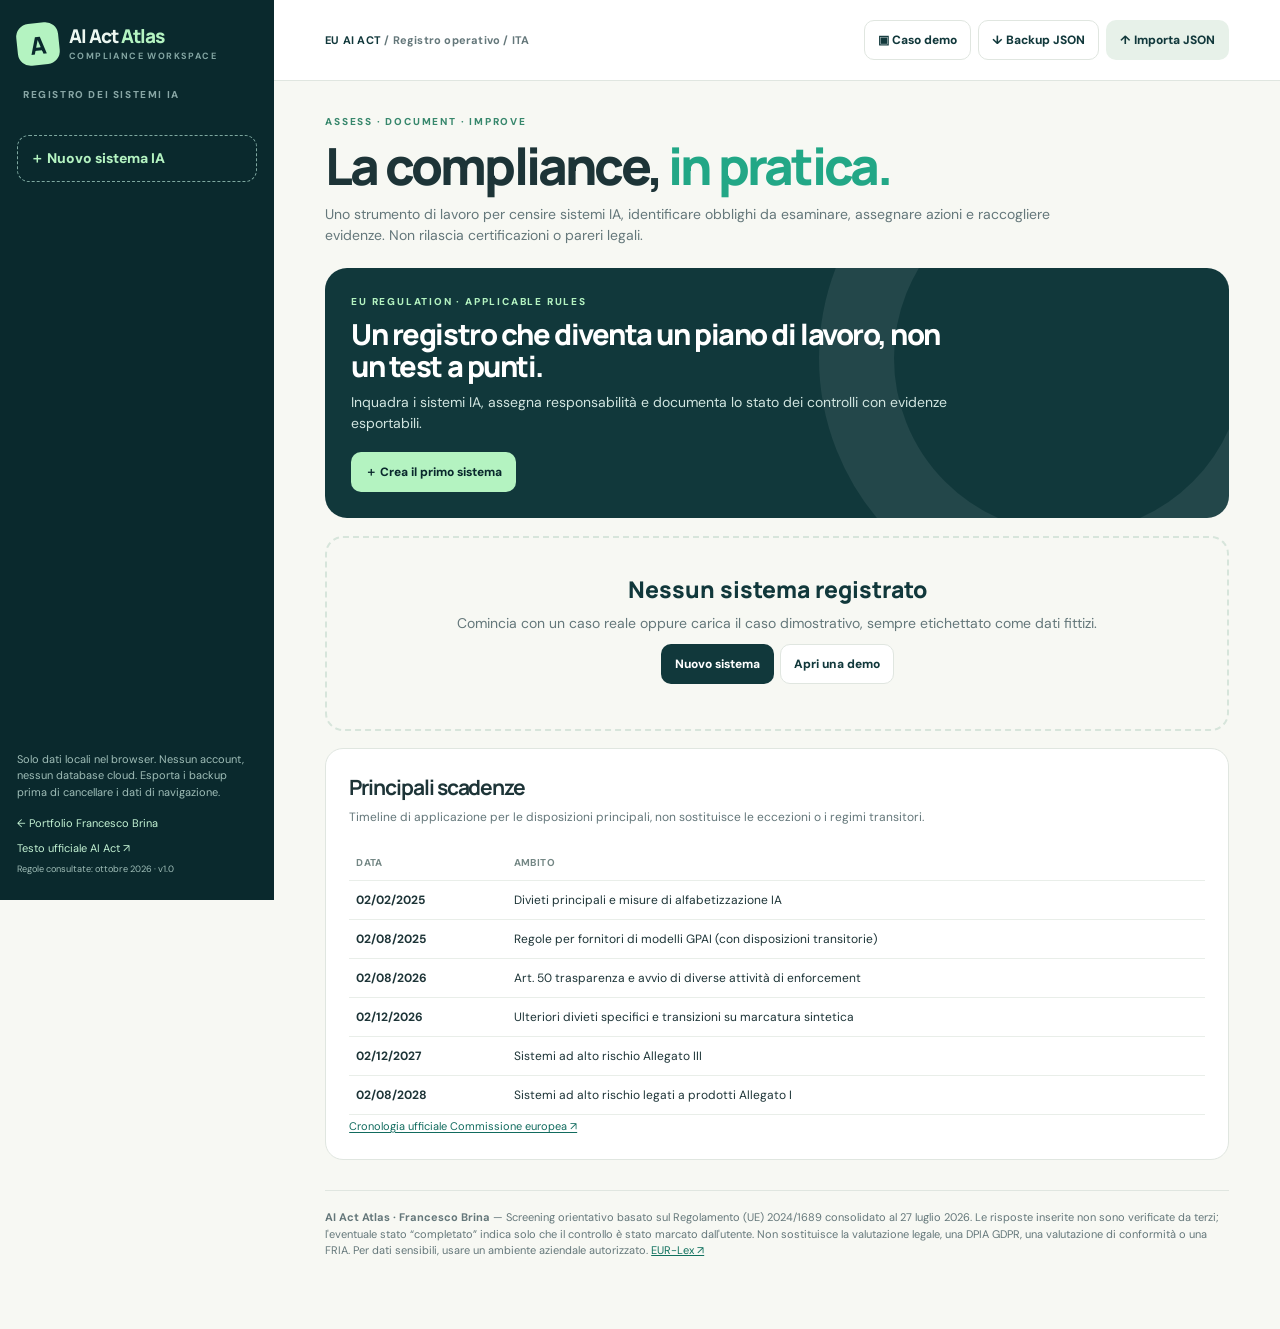
==== commit a8c3860a: "fix: JS string apostrophe in report panel" ====
--- a/ai-act/index.html
+++ b/ai-act/index.html
@@ -83,7 +83,7 @@
 ];
 const today=()=>new Date().toISOString().slice(0,10);
 function id(){return 'sys-'+Date.now().toString(36)+'-'+Math.random().toString(36).slice(2,7)}
-function safe(s){return String(s??'').replace(/[&<>"']/g,ch=>({'&':'&amp;','<':'&lt;','>':'&gt;','"':'&quot;':'&quot;',"'":'&#39;'}[ch]))}
+function safe(s){return String(s??'').replace(/[&<>"']/g,ch=>({'&':'&amp;','<':'&lt;','>':'&gt;','"':'&quot;',"'":'&#39;'}[ch]))}
 function blank(demo){const s={id:id(),name:demo?'Assistente HR (caso dimostrativo)':'',company:demo?'Impresa esempio — DATI FITTIZI':'',purpose:demo?'Preselezione automatizzata di candidature per posizioni lavorative.':'',owner:'',role:'deployer',region:'yes',annex:demo?'employment':'unknown',product:'unknown',profiling:demo?'yes':'unknown',exception:'unknown',bans:[],chat:demo?'yes':'unknown',synthetic:'unknown',deepfake:'unknown',emotionBio:'unknown',personal:demo?'yes':'unknown',gpai:'unknown',publicBody:'unknown',placed:'',notes:'',controls:{},created:today(),modified:today(),demo:!!demo};return s}
 let store={version:VERSION,systems:[],selected:null},tab='overview';
 try{let parsed=JSON.parse(localStorage.getItem(STORAGE));if(parsed&&parsed.version===VERSION&&Array.isArray(parsed.systems))store=parsed}catch(e){console.warn('Impossibile leggere dati precedenti')}
@@ -144,7 +144,7 @@
 function profile(){const s=active();return '<div class="grid"><div><div class="panel"><div class="micro">01 / INVENTORY</div><h2>Identificazione del sistema</h2><p class="subtitle">Questi dati entreranno nel rapporto e consentono di associare le evidenze.</p><div class="form-grid">'+textField('Nome del sistema IA','name','Es. assistente documentale')+textField('Organizzazione','company','Ragione sociale o ente')+textField('Referente interno','owner','Responsabile del progetto')+textField('Data messa in servizio (facoltativa)','placed','AAAA-MM-GG')+textField('Finalità e decisioni supportate','purpose','A cosa serve? Chi subisce effetti e quali decisioni sono prese?',true)+textField('Osservazioni e limiti','notes','Dipendenze, rischi residui, informazioni mancanti…',true)+'</div></div><div class="panel"><div class="micro">02 / SCREENING</div><h2>Ruolo e classificazione</h2><p class="subtitle">Se non sei sicuro, mantieni “Da determinare”: equivale a una verifica ancora aperta.</p><div class="form-grid">'+field('Ruolo dell’organizzazione','role',roleOptions)+field('Applicabilità territoriale UE','region',yesno,'Il “No” non garantisce esclusione dall’art. 2.')+field('Ambito d’uso (Allegato III)','annex',areas)+field('Componente di sicurezza/prodotto soggetto a valutazione di terza parte (Allegato I)','product',yesno)+field('Profilazione di persone fisiche nell’ambito selezionato','profiling',yesno)+field('Eccezione art. 6(3) valutata e documentata','exception',yesno,'Non applicabile automaticamente; richiede motivazione specifica.')+'</div></div><div class="panel"><div class="micro">03 / SIGNALS</div><h2>Trasparenza, dati e filiera</h2><div class="form-grid">'+field('Interazione diretta di persone con IA','chat',yesno)+field('Il sistema genera contenuti sintetici','synthetic',yesno)+field('Diffusione di deepfake o contenuti manipolati','deepfake',yesno)+field('Riconoscimento emozioni / categorizzazione biometrica','emotionBio',yesno)+field('Trattamento di dati personali','personal',yesno)+field('Fornitura o impiego di modelli GPAI','gpai',yesno)+field('Autorità pubblica / erogatore di servizi pubblici','publicBody',yesno)+'</div></div><div class="panel"><div class="micro">04 / PROHIBITIONS</div><h2>Indicatori di pratiche vietate</h2><p class="subtitle">Seleziona gli indicatori presenti o plausibili. Non equivale automaticamente ad accertare un illecito; ogni divieto ha condizioni ed eccezioni.</p>'+bans.map(x=>'<label class="toggle-box"><input type="checkbox" data-ban="'+safe(x[0])+'" '+((s.bans||[]).includes(x[0])?'checked':'')+'><span><b>'+safe(x[1])+'</b><span>Potenziale trigger art. 5 · richiede esame delle condizioni applicabili</span></span></label>').join('')+'<div class="notice">Se nessuna voce è selezionata, il sistema NON deduce che tutte le pratiche siano state escluse. Documentare la verifica nella checklist.</div></div></div><aside><div class="panel"><h2>Come usare lo screening</h2><p class="subtitle">Un percorso difendibile in sede di audit.</p><ol class="list-points"><li>Descrivi la finalità effettiva, non soltanto la tecnologia.</li><li>Identifica chi determina finalità e chi utilizza i risultati.</li><li>Valuta i singoli casi d’uso secondo il testo degli allegati.</li><li>Registra la motivazione delle esclusioni e chi le approva.</li><li>Collega evidenze, scadenze e responsabili ai controlli.</li></ol><a class="source-link" target="_blank" rel="noopener noreferrer" href="'+refs.art6+'">Norme di classificazione — art. 6 ↗</a></div><div class="panel"><h2>Le risposte sono salvate</h2><p class="subtitle">La scheda viene salvata automaticamente in questo browser. Esporta regolarmente un backup cifrato a tua cura, se serve protezione.</p><button data-action="exportAll" class="btn outline">↓ Esporta backup JSON</button></div></aside></div>'}
 function checklist(){const s=active(),t=states(s);return '<div class="panel"><div class="sectionline"><div><div class="micro">CONTROL REGISTER</div><h2>'+t.total+' controlli tracciabili</h2><p class="subtitle">Stato, evidenza, responsabile e data obiettivo per ciascun controllo.</p></div><button data-action="csv" class="btn primary">↓ Esporta azioni CSV</button></div><div class="progress"><div style="width:'+t.coverage+'%"></div></div><p class="hint">'+t.counts.done+' completati · '+t.counts.na+' non applicabili · '+t.counts.working+' in corso · '+t.counts.todo+' da fare</p><div class="notice">Attenzione: “Non applicabile” richiede una motivazione scritta; nessuno stato equivale a certificazione di conformità.</div></div>'+
 t.rr.map(r=>{const v=s.controls?.[r.id]||{},st=v.status||'todo';return '<div class="control"><div class="control-top"><div><h3>'+safe(r.title)+'</h3><p>'+safe(r.why)+'</p><a class="source-link" href="'+safe(r.url)+'" target="_blank" rel="noopener noreferrer">'+safe(r.article)+' ↗</a></div><span class="pill '+(r.stage==='Priorità'?'hot':'')+'">'+safe(r.stage)+'</span></div><div class="meta"><b>Orizzonte:</b> '+safe(r.date)+'</div><div class="control-details"><div class="field"><label class="label">Stato</label><select data-control="'+safe(r.id)+'" data-prop="status">'+option([['todo','Da fare'],['working','In corso'],['done','Completato (dichiarato)'],['na','Non applicabile (motivare)']],st)+'</select></div><div class="field"><label class="label">Owner del controllo</label><input type="text" maxlength="180" data-control="'+safe(r.id)+'" data-prop="owner" value="'+safe(v.owner||'')+'" placeholder="Nome / funzione"></div><div class="field"><label class="label">Scadenza interna</label><input type="date" data-control="'+safe(r.id)+'" data-prop="due" value="'+safe(v.due||'')+'"></div><div class="field"><label class="label">Riferimento evidenza (ID o URL)</label><input type="text" maxlength="500" data-control="'+safe(r.id)+'" data-prop="evidence" value="'+safe(v.evidence||'')+'" placeholder="Es. Policy-IA-03 / link repository"></div><div class="field span2"><label class="label">Motivazione / esito / azione correttiva</label><textarea maxlength="3000" data-control="'+safe(r.id)+'" data-prop="note" placeholder="Descrivi il controllo effettuato o cosa manca…">'+safe(v.note||'')+'</textarea></div></div></div>'}).join('')}
-function report(){const s=active(),t=states(s),k=screen(s);return '<div class="grid"><div><div class="panel"><div class="micro">EXPORTABLE EVIDENCE</div><h2>Rapporto di screening e piano di azione</h2><p class="subtitle">I file esportati sono utilizzabili offline: nessuna trasmissione di dati della valutazione a server.</p><div class="result-title">'+safe(k.label)+'</div><div class="sectionline"><span class="pill">Copertura checklist '+t.coverage+'%</span><span class="pill">'+t.total+' controlli individuati</span></div><div class="warn">Il report è una fotografia delle informazioni fornite e non contiene una valutazione indipendente. Per una stampa PDF apri il report HTML e usa “Stampa / Salva PDF”.</div><button data-action="html" class="btn primary">↓ Report HTML / PDF</button> <button data-action="csv" class="btn outline">↓ Piano azioni CSV</button> <button data-action="exportAll" class="btn outline">↓ Backup JSON</button></div><div class="panel"><h2>Quali evidenze sono documentate?</h2><p class="subtitle">L'elenco è compilato dai riferimenti inseriti nel registro.</p>'+t.rr.filter(x=>s.controls?.[x.id]?.evidence).map(x=>'<div class="todo-item"><div><b>'+safe(x.title)+'</b><small>'+safe(s.controls[x.id].evidence)+'</small></div><span class="tag">'+safe(s.controls[x.id].status||'todo')+'</span></div>').join('')+(t.rr.some(x=>s.controls?.[x.id]?.evidence)?'':'<div class="empty">Non ci sono evidenze registrate: apri la checklist e associa gli identificativi dei documenti.</div>')+'</div></div><aside><div class="panel"><h2>Uso professionale</h2><p class="subtitle">Una base di raccolta e tracciabilità, non un'attestazione automatica.</p><ul class="list-points"><li>Report HTML completo stampabile in PDF.</li><li>CSV importabile in Excel per assegnare attività.</li><li>Backup JSON di tutti i sistemi con importazione.</li><li>Nessun dato aziendale inviato al gestore del sito.</li><li>Le evidenze sono riferimenti, non file caricati nel sito.</li></ul></div></aside></div>'}
+function report(){const s=active(),t=states(s),k=screen(s);return '<div class="grid"><div><div class="panel"><div class="micro">EXPORTABLE EVIDENCE</div><h2>Rapporto di screening e piano di azione</h2><p class="subtitle">I file esportati sono utilizzabili offline: nessuna trasmissione di dati della valutazione a server.</p><div class="result-title">'+safe(k.label)+'</div><div class="sectionline"><span class="pill">Copertura checklist '+t.coverage+'%</span><span class="pill">'+t.total+' controlli individuati</span></div><div class="warn">Il report è una fotografia delle informazioni fornite e non contiene una valutazione indipendente. Per una stampa PDF apri il report HTML e usa “Stampa / Salva PDF”.</div><button data-action="html" class="btn primary">↓ Report HTML / PDF</button> <button data-action="csv" class="btn outline">↓ Piano azioni CSV</button> <button data-action="exportAll" class="btn outline">↓ Backup JSON</button></div><div class="panel"><h2>Quali evidenze sono documentate?</h2><p class="subtitle">L’elenco è compilato dai riferimenti inseriti nel registro.</p>'+t.rr.filter(x=>s.controls?.[x.id]?.evidence).map(x=>'<div class="todo-item"><div><b>'+safe(x.title)+'</b><small>'+safe(s.controls[x.id].evidence)+'</small></div><span class="tag">'+safe(s.controls[x.id].status||'todo')+'</span></div>').join('')+(t.rr.some(x=>s.controls?.[x.id]?.evidence)?'':'<div class="empty">Non ci sono evidenze registrate: apri la checklist e associa gli identificativi dei documenti.</div>')+'</div></div><aside><div class="panel"><h2>Uso professionale</h2><p class="subtitle">Una base di raccolta e tracciabilità, non un’attestazione automatica.</p><ul class="list-points"><li>Report HTML completo stampabile in PDF.</li><li>CSV importabile in Excel per assegnare attività.</li><li>Backup JSON di tutti i sistemi con importazione.</li><li>Nessun dato aziendale inviato al gestore del sito.</li><li>Le evidenze sono riferimenti, non file caricati nel sito.</li></ul></div></aside></div>'}
 function openTab(t){tab=t;intro();window.scrollTo({top:0,behavior:'smooth'})}
 function add(demo){const s=blank(demo);store.systems.push(s);store.selected=s.id;tab=demo?'overview':'profile';persist();nav();intro()}
 function changeField(target){const s=active();if(!s)return;if(target.dataset.field){const k=target.dataset.field;s[k]=target.value.slice(0,3000);s.modified=today();persist();if(k==='name'||k==='company')nav()}else if(target.dataset.ban){let arr=new Set(s.bans||[]);target.checked?arr.add(target.dataset.ban):arr.delete(target.dataset.ban);s.bans=[...arr];s.modified=today();persist()}else if(target.dataset.control){let k=target.dataset.control,prop=target.dataset.prop;s.controls??={};s.controls[k]??={};s.controls[k][prop]=target.value.slice(0,3000);s.controls[k].modified=today();s.modified=today();persist()}}
